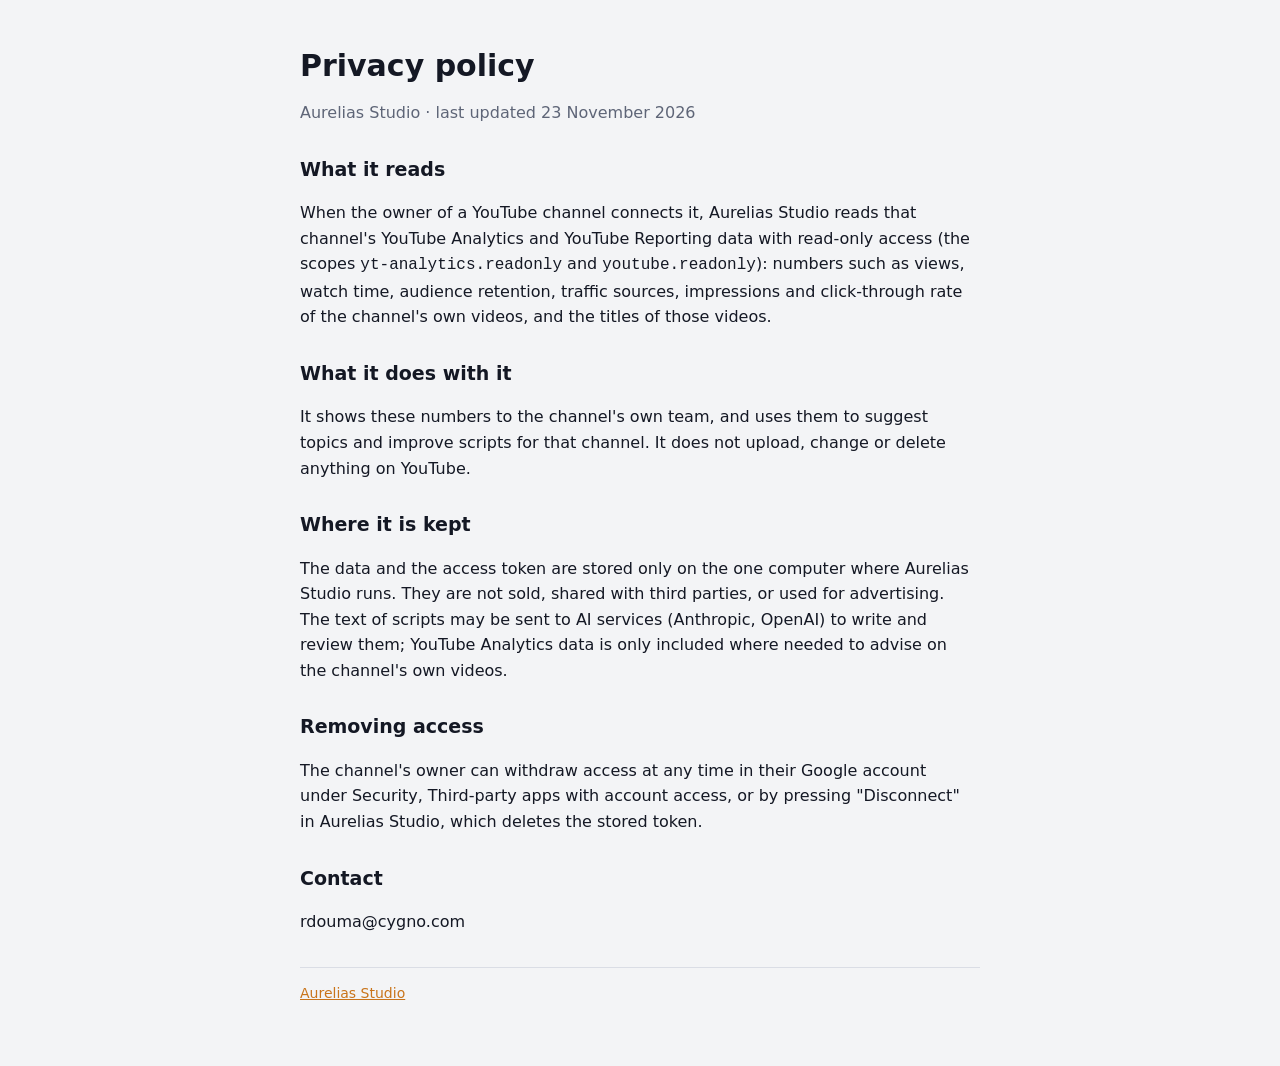
==== privacy.html @ 346abdd0 "Aurelias Studio: home page and privacy policy for Google's consent screen" ====
<!doctype html><html lang="en"><head><meta charset="utf-8"><meta name="viewport" content="width=device-width,initial-scale=1"><title>Privacy policy · Aurelias Studio</title><link rel="stylesheet" href="style.css"></head>
<body><main>
<h1>Privacy policy</h1>
<p class="muted">Aurelias Studio · last updated 23 November 2026</p>
<h2>What it reads</h2>
<p>When the owner of a YouTube channel connects it, Aurelias Studio reads that channel's YouTube Analytics and YouTube Reporting data with read-only access (the scopes <code>yt-analytics.readonly</code> and <code>youtube.readonly</code>): numbers such as views, watch time, audience retention, traffic sources, impressions and click-through rate of the channel's own videos, and the titles of those videos.</p>
<h2>What it does with it</h2>
<p>It shows these numbers to the channel's own team, and uses them to suggest topics and improve scripts for that channel. It does not upload, change or delete anything on YouTube.</p>
<h2>Where it is kept</h2>
<p>The data and the access token are stored only on the one computer where Aurelias Studio runs. They are not sold, shared with third parties, or used for advertising. The text of scripts may be sent to AI services (Anthropic, OpenAI) to write and review them; YouTube Analytics data is only included where needed to advise on the channel's own videos.</p>
<h2>Removing access</h2>
<p>The channel's owner can withdraw access at any time in their Google account under Security, Third-party apps with account access, or by pressing "Disconnect" in Aurelias Studio, which deletes the stored token.</p>
<h2>Contact</h2>
<p>rdouma@cygno.com</p>
<nav><a href="index.html">Aurelias Studio</a></nav>
</main></body></html>
---- style.css ----
:root{--bg:#F3F4F6;--panel:#fff;--ink:#141824;--muted:#5E6577;--line:#DADDE5;--accent:#C9741A;color-scheme:light}
@media (prefers-color-scheme:dark){:root{--bg:#0F121A;--panel:#171B26;--ink:#E7E9EF;--muted:#9097A8;--line:#2A3040;--accent:#E59A47;color-scheme:dark}}
*{box-sizing:border-box}body{margin:0;background:var(--bg);color:var(--ink);font:16px/1.6 system-ui,-apple-system,"Segoe UI",sans-serif}
main{max-width:720px;margin:0 auto;padding:48px max(20px,env(safe-area-inset-left)) 64px}
h1{font-size:30px;line-height:1.2;margin:0 0 8px}h2{font-size:19px;margin:28px 0 6px}p,li{max-width:66ch}.muted{color:var(--muted)}
a{color:var(--accent)}nav{margin-top:32px;padding-top:14px;border-top:1px solid var(--line);font-size:14px}
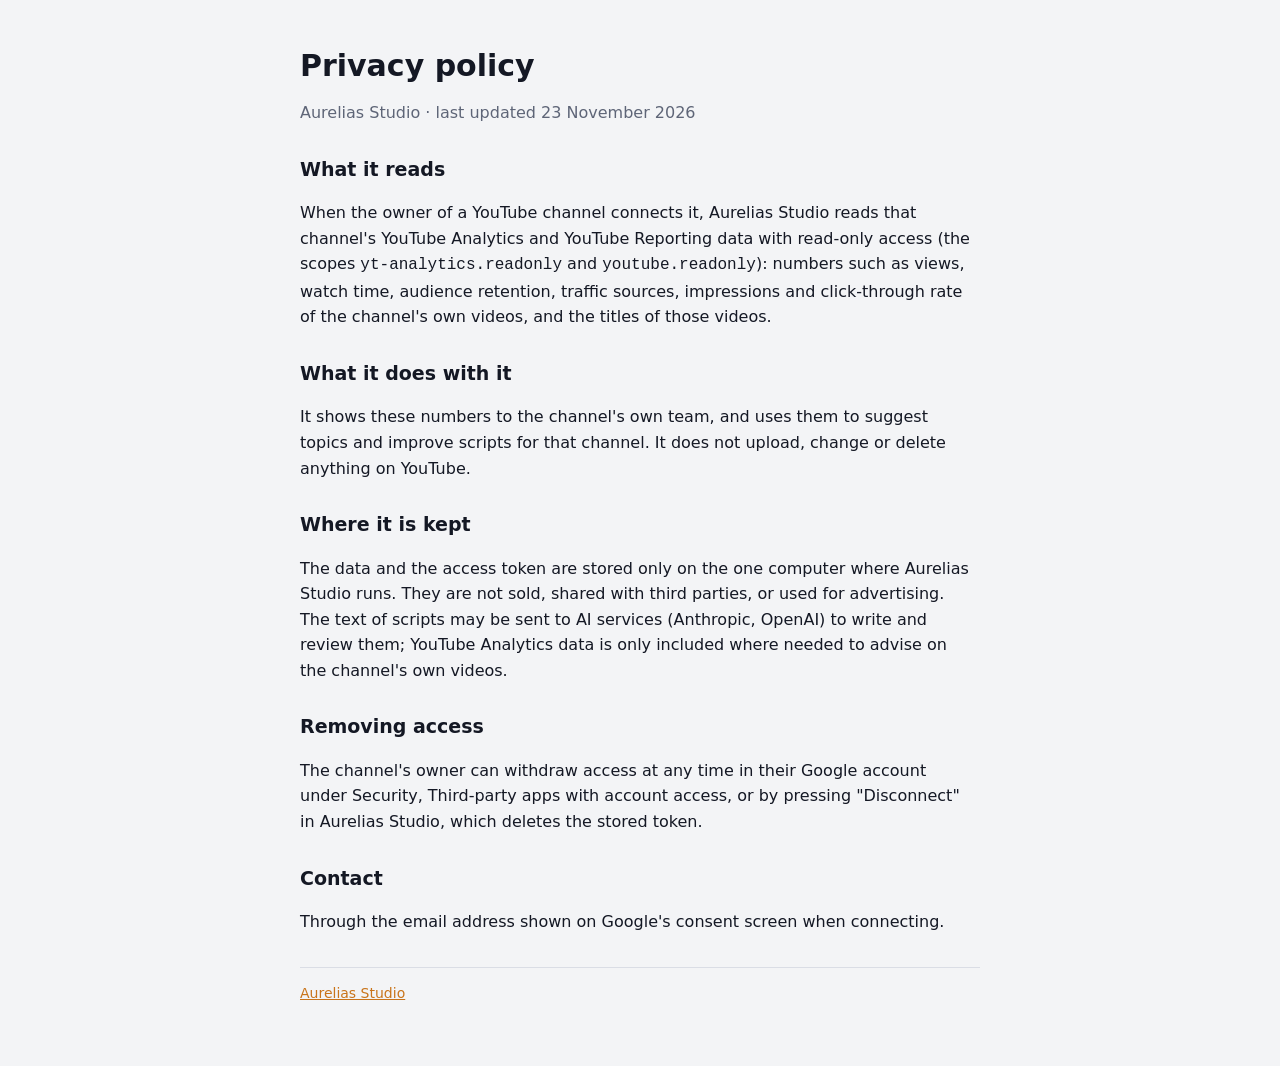
==== commit 3f1ad854: "Leave the email address off the public pages" ====
--- a/privacy.html
+++ b/privacy.html
@@ -11,6 +11,6 @@
 <h2>Removing access</h2>
 <p>The channel's owner can withdraw access at any time in their Google account under Security, Third-party apps with account access, or by pressing "Disconnect" in Aurelias Studio, which deletes the stored token.</p>
 <h2>Contact</h2>
-<p>rdouma@cygno.com</p>
+<p>Through the email address shown on Google's consent screen when connecting.</p>
 <nav><a href="index.html">Aurelias Studio</a></nav>
 </main></body></html>
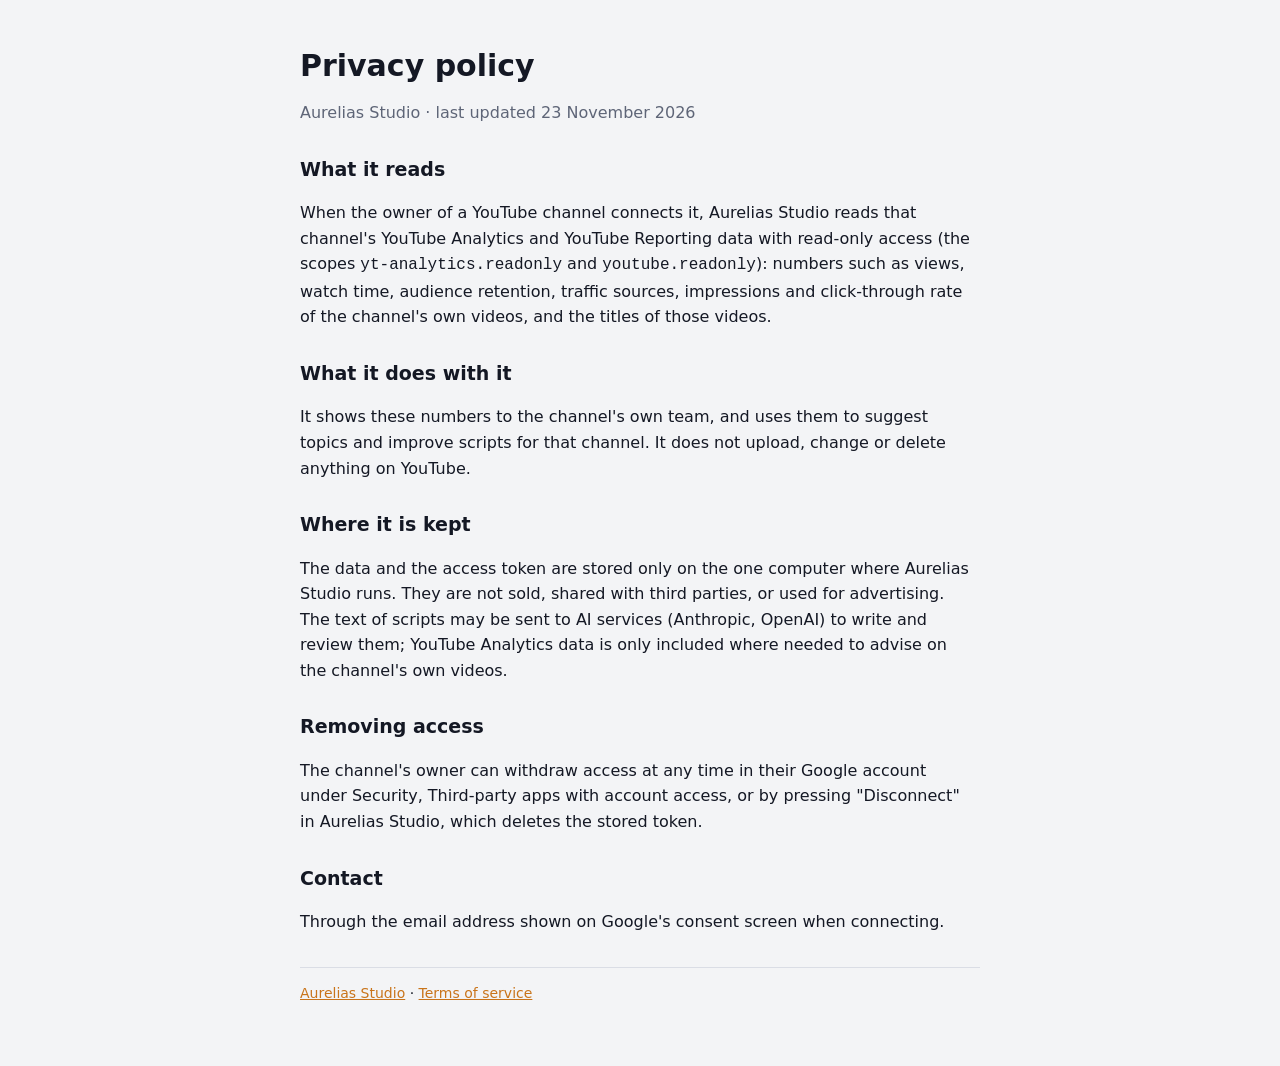
==== commit 2d188c7d: "Terms of service page" ====
--- a/privacy.html
+++ b/privacy.html
@@ -12,5 +12,5 @@
 <p>The channel's owner can withdraw access at any time in their Google account under Security, Third-party apps with account access, or by pressing "Disconnect" in Aurelias Studio, which deletes the stored token.</p>
 <h2>Contact</h2>
 <p>Through the email address shown on Google's consent screen when connecting.</p>
-<nav><a href="index.html">Aurelias Studio</a></nav>
+<nav><a href="index.html">Aurelias Studio</a> · <a href="terms.html">Terms of service</a></nav>
 </main></body></html>
